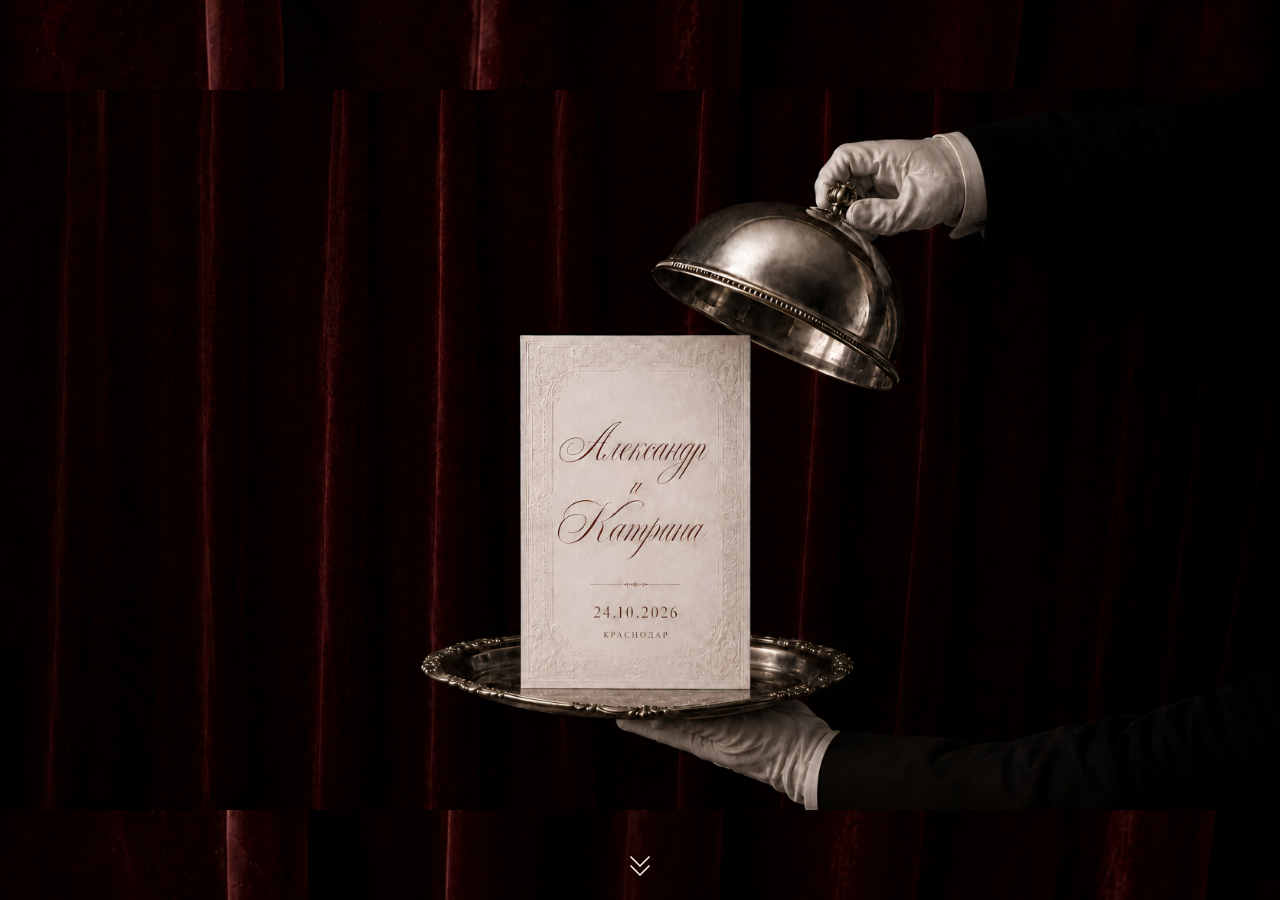
==== index.html @ ecc2c583 "Add files via upload" ====
<!doctype html>
<html lang="ru">
	<head>
		<meta charset="UTF-8" />
		<meta name="viewport" content="width=device-width, initial-scale=1" />
		<meta
			name="description"
			content="Приглашение на свадьбу Александра и Катрины. 24 октября 2026 года, Краснодар."
		/>
		<title>Александр и Катрина — 24.10.2026</title>
		<link rel="stylesheet" href="css/style.css" />
	</head>
	<body>
		<main>
			<audio
				id="wedding-music"
				src="./audio/wedding.mp3"
				loop
				preload="auto"
			></audio>
			<section class="hero" aria-labelledby="wedding-title">
				<div class="visually-hidden">
					<h1 id="wedding-title">Александр и Катрина</h1>
					<p>
						Приглашаем вас на свадьбу
						<time datetime="2026-10-24">24 октября 2026 года</time>. Краснодар.
					</p>
				</div>

				<div class="hero__composition">
					<img
						class="hero__image"
						src="images/hero-mobile.jpg"
						width="791"
						height="1363"
						alt=""
						fetchpriority="high"
					/>
				</div>

				<img
					class="hero__scroll"
					src="images/scroll-down.svg"
					width="24"
					height="28"
					alt=""
					aria-hidden="true"
				/>
			</section>
			<!-- Здесь будут следующие секции приглашения. -->
		</main>
		<script src="./js/music.js" defer></script>
	</body>
</html>
---- css/style.css ----
/* MOBILE FIRST: основные правила для телефона, desktop — в конце. */
* {
	box-sizing: border-box;
}
body {
	margin: 0;
	background: #180608;
	color: #f1e7d7;
}

.hero {
	position: relative;
	isolation: isolate;
	display: grid;
	place-items: center;
	min-height: 100vh; /* запасной вариант для старых браузеров */
	min-height: 100svh;
	padding-block: 20px 64px;
	overflow: hidden;
	background: #180608 url("../images/velvet-mobile.webp") center / cover
		no-repeat;
}

.hero__composition {
	/* Ширина ограничена экраном, высота — доступным местом над стрелкой.
     791 / 1363 — реальные пропорции PNG. Это предотвращает обрезку текста
     на коротких экранах. Боковой padding контейнеру не нужен. */
	width: 100%;
	max-width: calc((100vh - 100px) * 791 / 1363);
	max-width: calc((100svh - 100px) * 791 / 1363);
	animation: breathe 6s ease-in-out infinite;
}

.hero__image {
	display: block;
	width: 100%;
	height: auto;
}

.hero__scroll {
	position: absolute;
	bottom: max(20px, env(safe-area-inset-bottom));
	left: 50%;
	width: 24px;
	height: 28px;
	transform: translateX(-50%);
	animation: scroll-hint 2s ease-in-out infinite;
	pointer-events: none;
}

@keyframes breathe {
	0%,
	100% {
		transform: scale(1);
	}
	50% {
		transform: scale(1.1);
	}
}
@keyframes scroll-hint {
	0%,
	100% {
		transform: translate(-50%, 0);
	}
	50% {
		transform: translate(-50%, 7px);
	}
}

/* Desktop-сцена содержит надписи, а стрелка — отдельный SVG.
   contain сохраняет их целиком на экранах разных пропорций.
   Второй фон заполняет свободные области бархатом. */
@media (width >= 1024px) {
	.hero {
		padding: 0;
		background-image:
			url("../images/hero-desktop.jpg"), url("../images/velvet-mobile.jpg");
		background-size: contain, cover;
		background-position: center, center;
		background-repeat: no-repeat;
	}
	.hero__composition {
		display: none;
	}
	.hero__scroll {
		z-index: 1;
	}
}

@media (prefers-reduced-motion: reduce) {
	.hero__composition,
	.hero__scroll {
		animation: none;
	}
}

.visually-hidden {
	position: absolute;
	width: 1px;
	height: 1px;
	padding: 0;
	margin: -1px;
	overflow: hidden;
	clip-path: inset(50%);
	white-space: nowrap;
	border: 0;
}
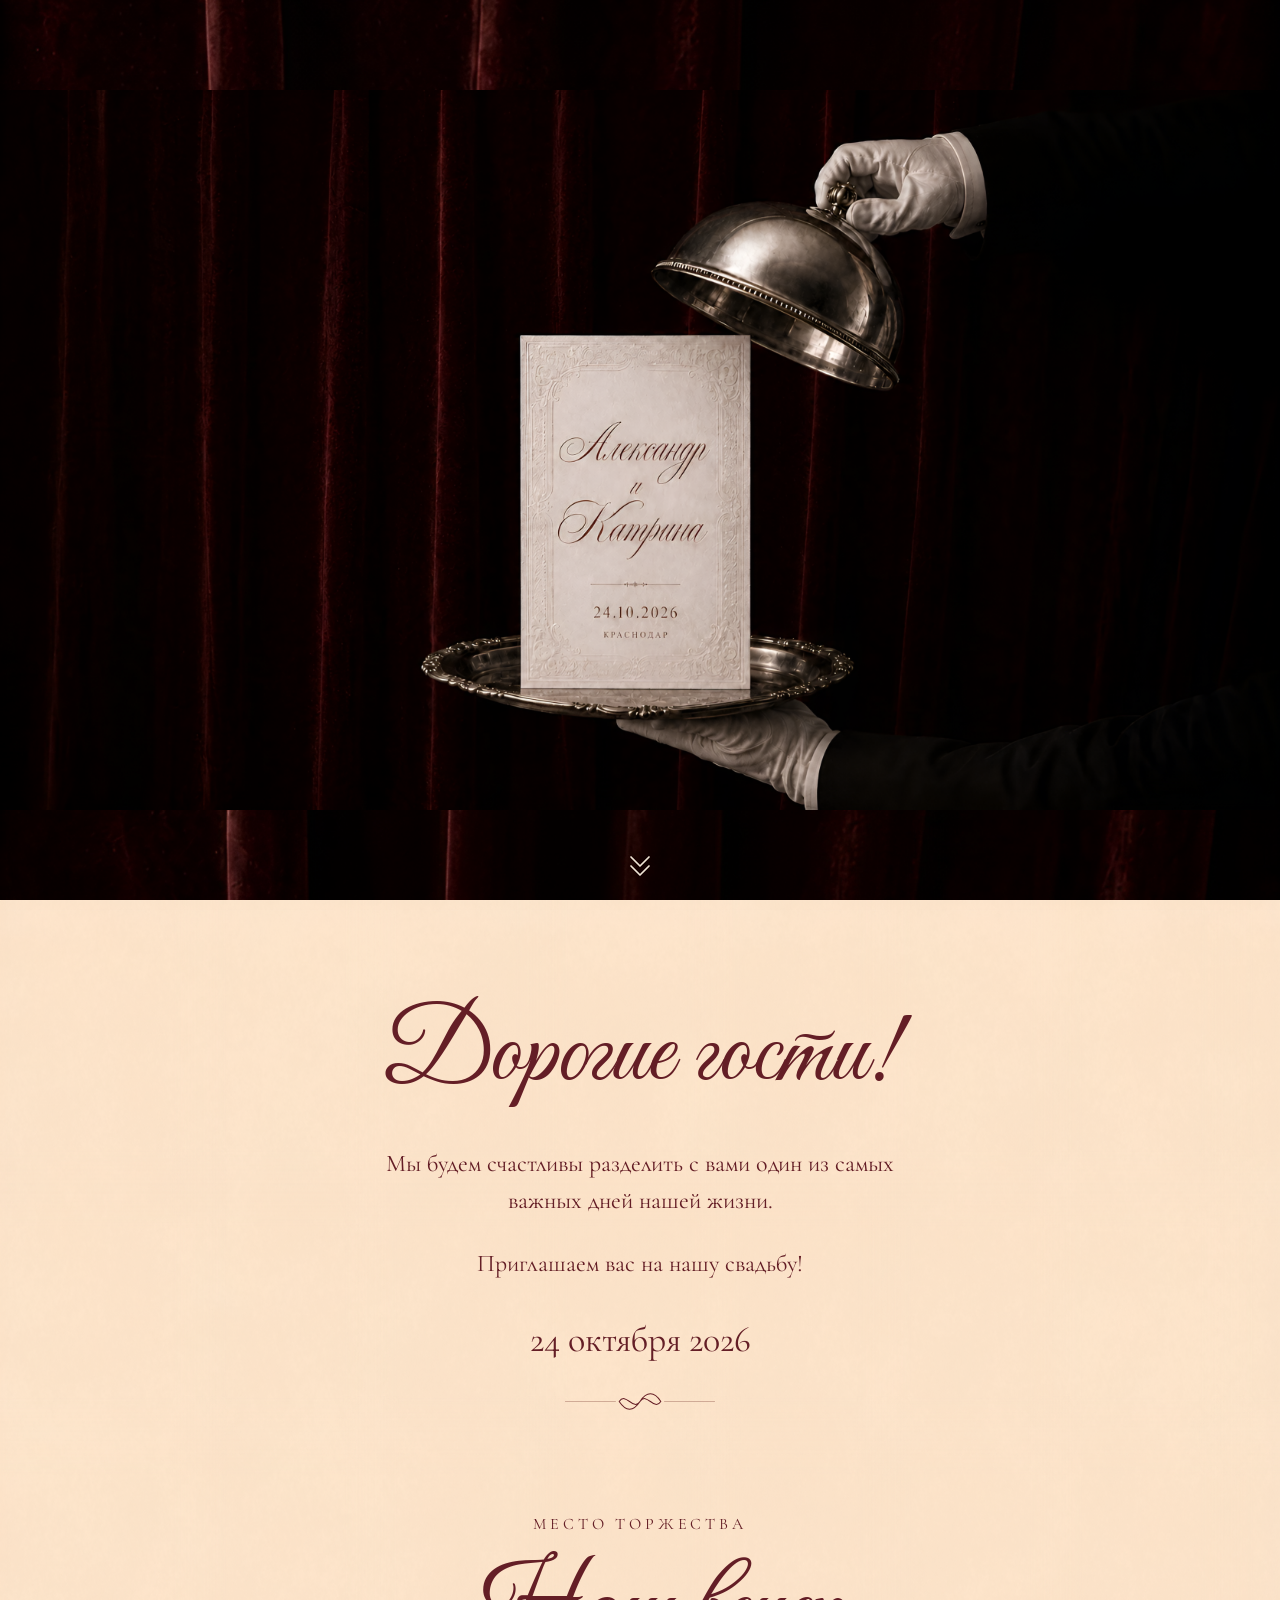
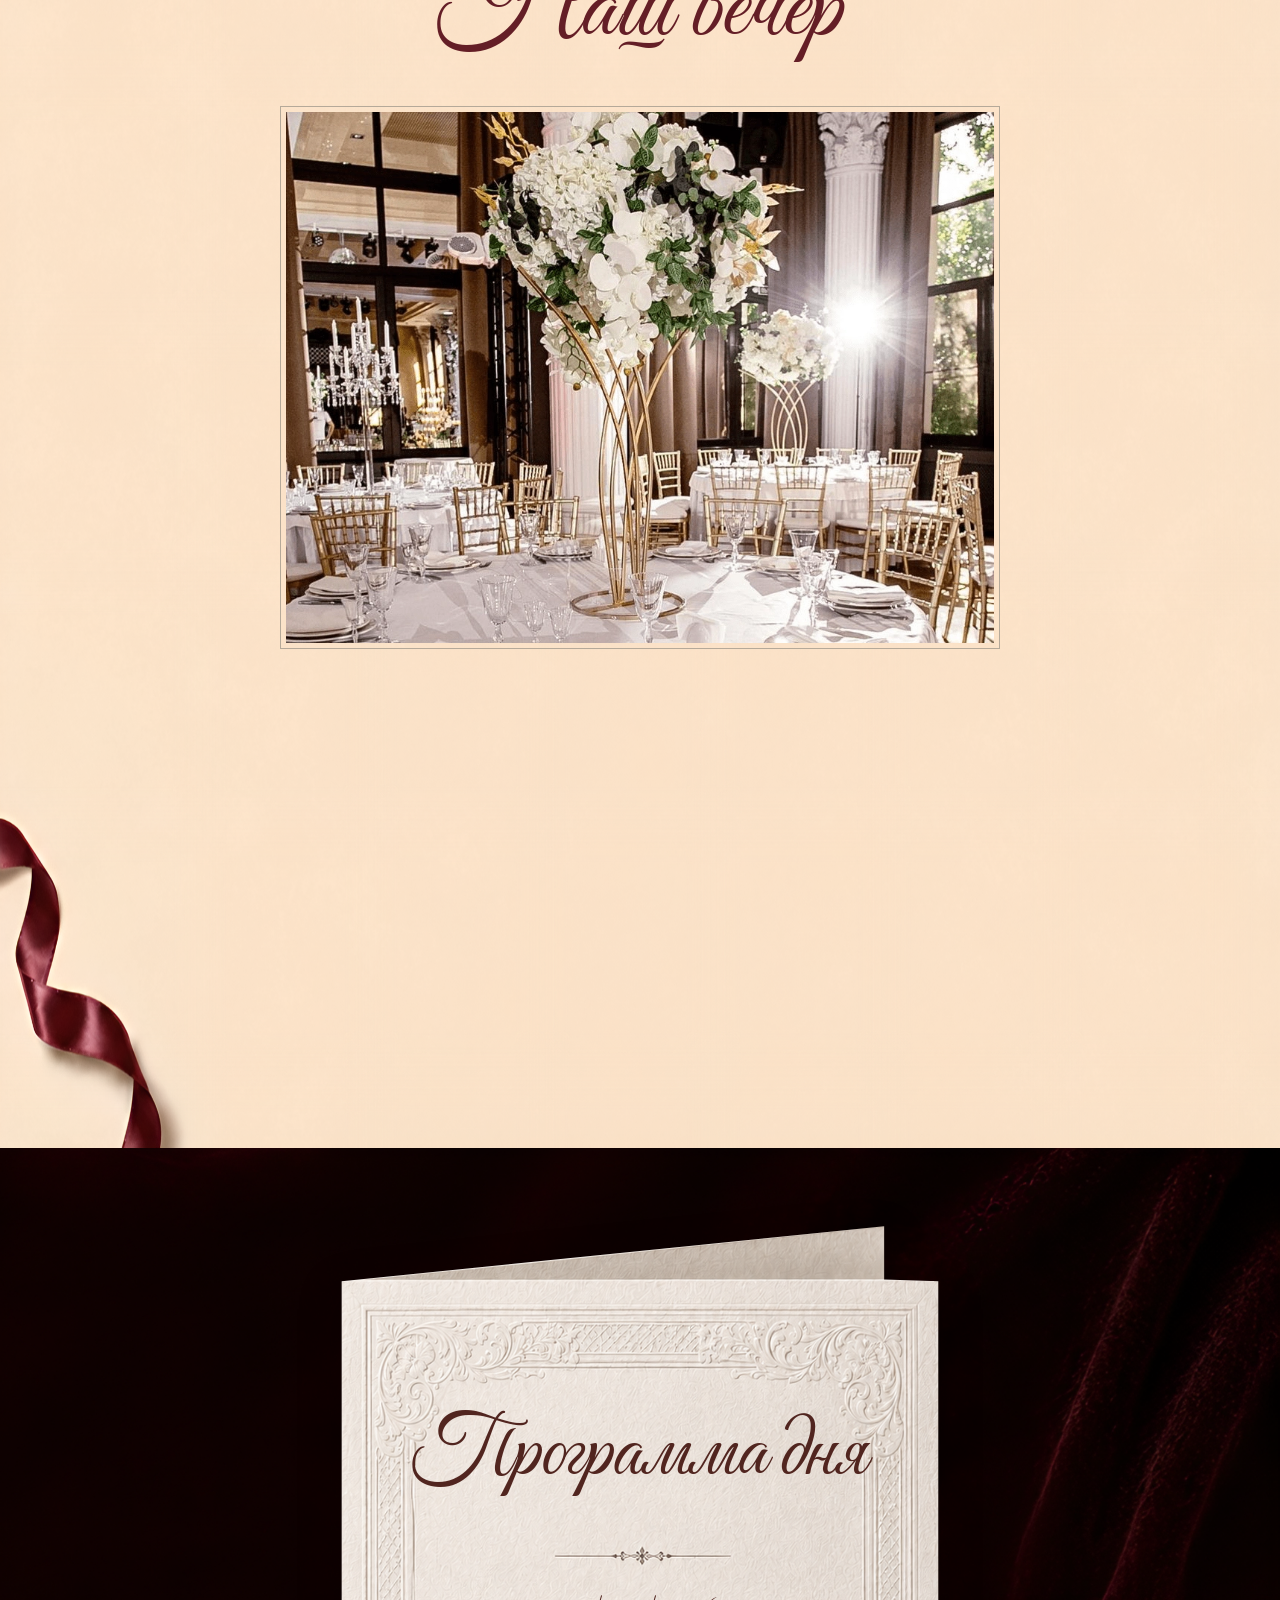
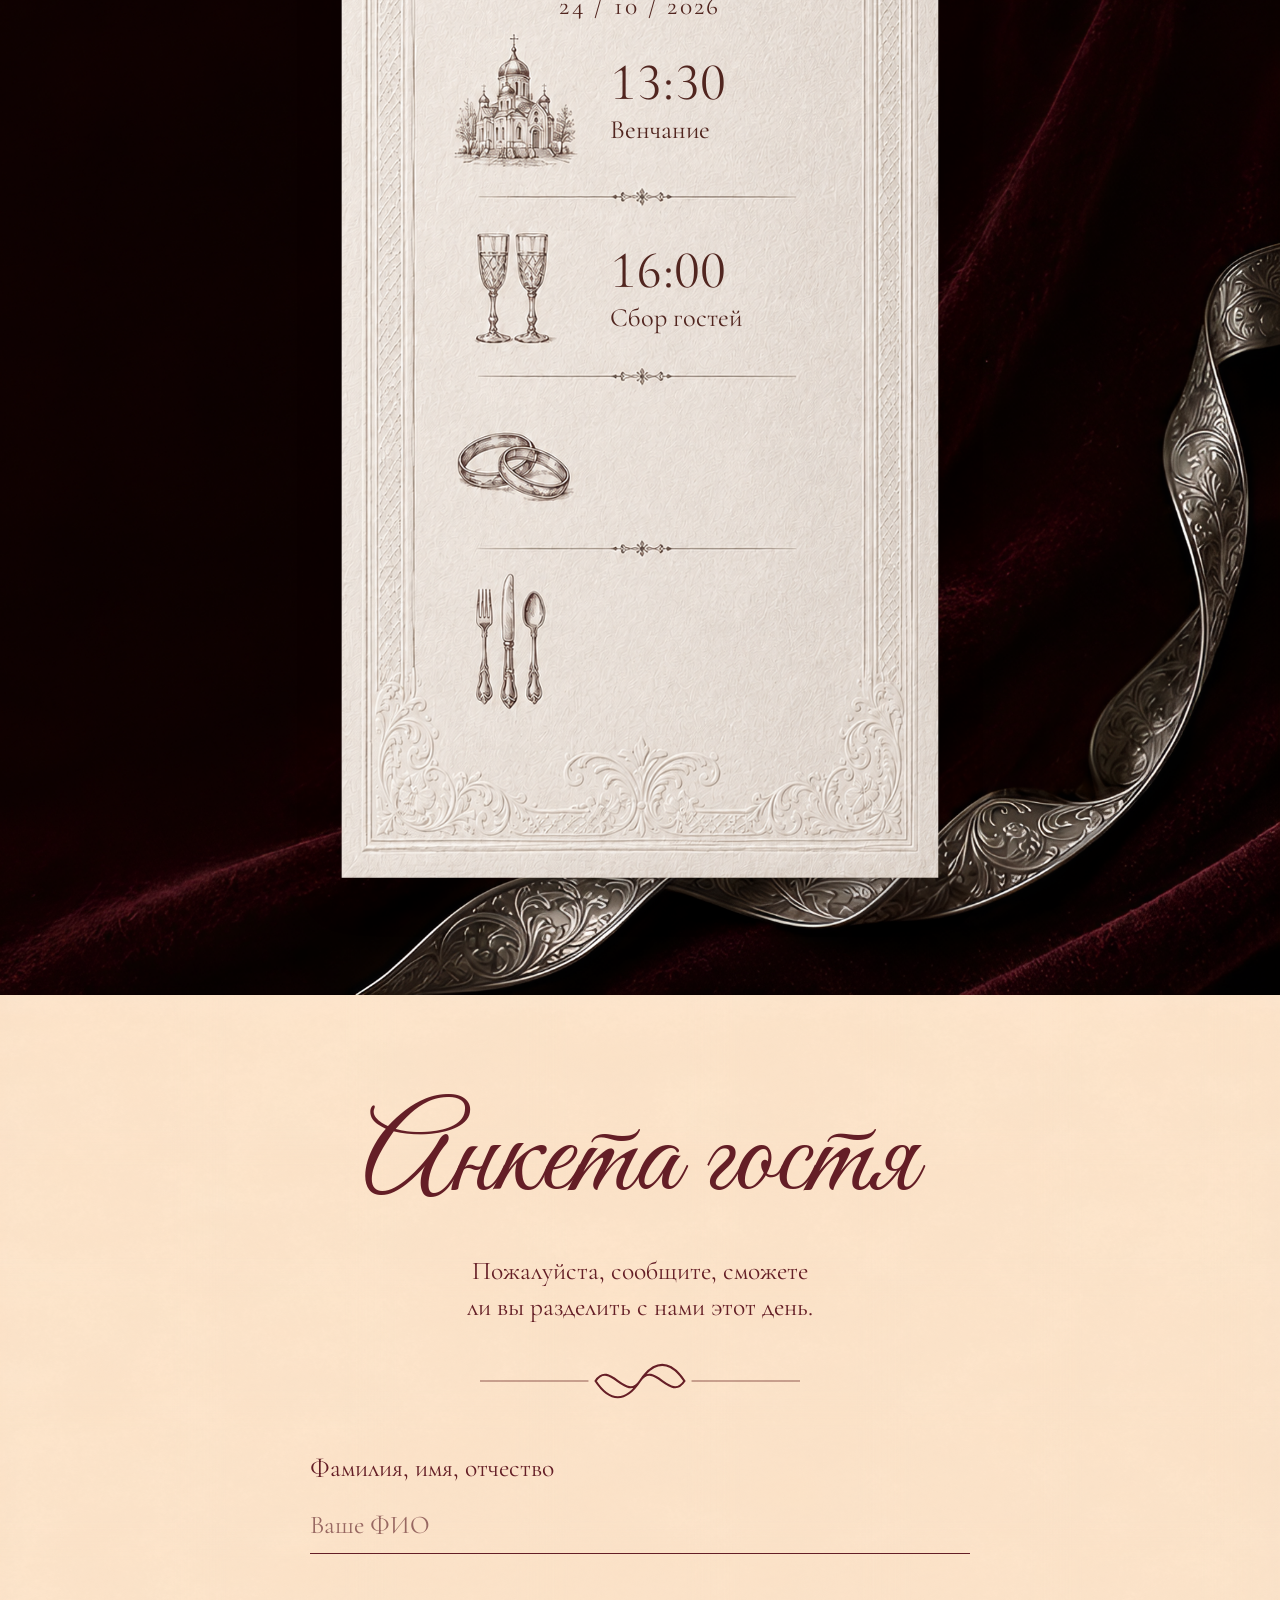
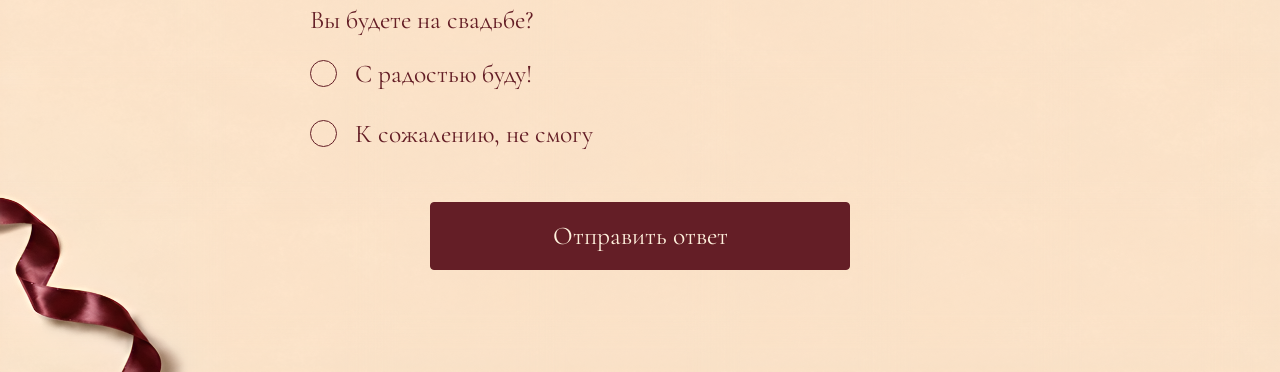
==== commit ecac5a39: "Add files via upload" ====
--- a/index.html
+++ b/index.html
@@ -8,7 +8,11 @@
 			content="Приглашение на свадьбу Александра и Катрины. 24 октября 2026 года, Краснодар."
 		/>
 		<title>Александр и Катрина — 24.10.2026</title>
-		<link rel="stylesheet" href="css/style.css" />
+		<link rel="stylesheet" href="./css/style.css" />
+		<link rel="stylesheet" href="./css/Hero.css" />
+		<link rel="stylesheet" href="./css/story.css" />
+		<link rel="stylesheet" href="./css/timing.css" />
+		<link rel="stylesheet" href="./css/rsvp.css">
 	</head>
 	<body>
 		<main>
@@ -30,7 +34,7 @@
 				<div class="hero__composition">
 					<img
 						class="hero__image"
-						src="images/hero-mobile.jpg"
+						src="./images/hero-mobile.jpg"
 						width="791"
 						height="1363"
 						alt=""
@@ -40,15 +44,230 @@
 
 				<img
 					class="hero__scroll"
-					src="images/scroll-down.svg"
+					src="./images/scroll-down.svg"
 					width="24"
 					height="28"
 					alt=""
 					aria-hidden="true"
 				/>
 			</section>
-			<!-- Здесь будут следующие секции приглашения. -->
+			<div class="w-story">
+				<section
+					class="w-story__welcome w-story__container"
+					aria-labelledby="welcome-heading"
+					data-story-reveal
+				>
+					<h2 class="w-story__script" id="welcome-heading">Дорогие гости!</h2>
+					<div class="w-story__message">
+						<p>
+							Мы будем счастливы разделить с вами один из самых важных дней
+							нашей жизни.
+						</p>
+						<p>Приглашаем вас на нашу свадьбу!</p>
+					</div>
+					<p class="w-story__date">
+						<time datetime="2026-10-24">24 октября 2026</time>
+					</p>
+					<img
+						class="w-story__ornament"
+						src="./images/ornament.svg"
+						width="180"
+						height="20"
+						alt=""
+					/>
+				</section>
+
+				<section
+					class="w-story__venue w-story__container"
+					aria-labelledby="venue-heading"
+				>
+					<header data-story-reveal>
+						<p class="w-story__eyebrow">Место торжества</p>
+						<h2 class="w-story__script" id="venue-heading">Наш вечер</h2>
+					</header>
+					<figure class="w-story__photo" data-story-reveal>
+						<img
+							src="./images/gorpark.webp"
+							width="950"
+							height="950"
+							loading="lazy"
+							decoding="async"
+							alt="Банкетный зал ресторана ГорPARK: белые колонны, высокие окна и праздничная сервировка"
+						/>
+					</figure>
+					<div class="w-story__details" data-story-reveal>
+						<p class="w-story__eyebrow">Ресторан</p>
+						<h3 class="w-story__name">ГорPARK</h3>
+						<address class="w-story__address">
+							Краснодар, ул. Постовая, 34, стр. 14
+						</address>
+						<img
+							class="w-story__ornament w-story__ornament_margin"
+							src="./images/ornament.svg"
+							width="180"
+							height="20"
+							alt=""
+						/>
+
+						<!-- Маршрут к точке ресторана в 2ГИС; работает без JavaScript. -->
+						<a
+							class="w-story__route"
+							href="https://2gis.ru/krasnodar/directions/points/%7C38.970237%2C45.013605%3B70000001018578212"
+							target="_blank"
+							rel="noopener noreferrer"
+							aria-label="Построить маршрут к ресторану ГорPARK в 2ГИС, откроется новая вкладка"
+						>
+							<span>Построить маршрут</span>
+							<img src="images/navigation.svg" width="28" height="28" alt="" />
+						</a>
+					</div>
+				</section>
+			</div>
+			<section
+				class="w-timing"
+				aria-labelledby="wedding-program-title"
+				data-wedding-timing
+			>
+				<div class="w-timing__card" data-timing-card>
+					<h2
+						class="w-timing__title"
+						id="wedding-program-title"
+						data-timing-text
+					>
+						Программа дня
+					</h2>
+
+					<p class="w-timing__date" data-timing-text>
+						<time datetime="2026-10-24" aria-label="24 октября 2026 года"
+							>24 / 10 / 2026</time
+						>
+					</p>
+
+					<ol class="w-timing__events" role="list">
+						<li class="w-timing__event">
+							<div class="w-timing__event-copy" data-timing-text>
+								<time
+									class="w-timing__time"
+									datetime="2026-10-24T13:30:00+03:00"
+									>13:30</time
+								>
+								<p class="w-timing__name">Венчание</p>
+							</div>
+						</li>
+						<li class="w-timing__event">
+							<div class="w-timing__event-copy" data-timing-text>
+								<time
+									class="w-timing__time"
+									datetime="2026-10-24T16:00:00+03:00"
+									>16:00</time
+								>
+								<p class="w-timing__name">Сбор гостей</p>
+							</div>
+						</li>
+						<li class="w-timing__event">
+							<div class="w-timing__event-copy" data-timing-text>
+								<time
+									class="w-timing__time"
+									datetime="2026-10-24T16:30:00+03:00"
+									>16:30</time
+								>
+								<p class="w-timing__name">Выездная регистрация</p>
+							</div>
+						</li>
+						<li class="w-timing__event">
+							<div class="w-timing__event-copy" data-timing-text>
+								<time
+									class="w-timing__time"
+									datetime="2026-10-24T18:00:00+03:00"
+									>18:00</time
+								>
+								<p class="w-timing__name">Начало банкета</p>
+							</div>
+						</li>
+					</ol>
+				</div>
+			</section>
+	
+			<section
+				class="w-rsvp"
+				aria-labelledby="wedding-rsvp-title"
+				data-wedding-rsvp
+			>
+				<div class="w-rsvp__container">
+					<header class="w-rsvp__header" data-rsvp-reveal>
+						<h2 class="w-rsvp__title" id="wedding-rsvp-title">Анкета гостя</h2>
+						<p class="w-rsvp__intro">
+							Пожалуйста, сообщите, сможете ли вы разделить с нами этот день.
+						</p>
+						<span class="w-rsvp__ornament" aria-hidden="true"></span>
+					</header>
+
+					<form class="w-rsvp__form" method="post" data-rsvp-form>
+						<div class="w-rsvp__field" data-rsvp-reveal>
+							<label class="w-rsvp__label" for="wedding-rsvp-name"
+								>Фамилия, имя, отчество</label
+							>
+							<input
+								class="w-rsvp__input"
+								id="wedding-rsvp-name"
+								name="full_name"
+								type="text"
+								placeholder="Ваше ФИО"
+								autocomplete="name"
+								maxlength="160"
+								required
+							/>
+						</div>
+
+						<fieldset class="w-rsvp__attendance" data-rsvp-reveal>
+							<legend class="w-rsvp__legend">Вы будете на свадьбе?</legend>
+							<div class="w-rsvp__choices">
+								<label class="w-rsvp__choice">
+									<input
+										class="w-rsvp__radio"
+										type="radio"
+										name="attendance"
+										value="yes"
+										required
+									/>
+									<span>С радостью буду!</span>
+								</label>
+								<label class="w-rsvp__choice">
+									<input
+										class="w-rsvp__radio"
+										type="radio"
+										name="attendance"
+										value="no"
+										required
+									/>
+									<span>К сожалению, не смогу</span>
+								</label>
+							</div>
+						</fieldset>
+
+						<div class="w-rsvp__actions" data-rsvp-reveal>
+							<!-- JS включает кнопку только после подключения обработчика submit. -->
+							<button class="w-rsvp__submit" type="submit" disabled>
+								Отправить ответ
+							</button>
+							<p
+								class="w-rsvp__status"
+								role="status"
+								aria-live="polite"
+								aria-atomic="true"
+								data-rsvp-status
+							></p>
+							<noscript>
+								<p class="w-rsvp__notice">
+									Отправка через форму недоступна. Пожалуйста, сообщите
+									Александру или Катрине о вашем присутствии лично.
+								</p>
+							</noscript>
+						</div>
+					</form>
+				</div>
+			</section>
 		</main>
-		<script src="./js/music.js" defer></script>
+		<script src="./js/index.js" defer></script>
 	</body>
 </html>
--- a/css/style.css
+++ b/css/style.css
@@ -6,102 +6,5 @@
 	margin: 0;
 	background: #180608;
 	color: #f1e7d7;
+	user-select: none;
 }
-
-.hero {
-	position: relative;
-	isolation: isolate;
-	display: grid;
-	place-items: center;
-	min-height: 100vh; /* запасной вариант для старых браузеров */
-	min-height: 100svh;
-	padding-block: 20px 64px;
-	overflow: hidden;
-	background: #180608 url("../images/velvet-mobile.webp") center / cover
-		no-repeat;
-}
-
-.hero__composition {
-	/* Ширина ограничена экраном, высота — доступным местом над стрелкой.
-     791 / 1363 — реальные пропорции PNG. Это предотвращает обрезку текста
-     на коротких экранах. Боковой padding контейнеру не нужен. */
-	width: 100%;
-	max-width: calc((100vh - 100px) * 791 / 1363);
-	max-width: calc((100svh - 100px) * 791 / 1363);
-	animation: breathe 6s ease-in-out infinite;
-}
-
-.hero__image {
-	display: block;
-	width: 100%;
-	height: auto;
-}
-
-.hero__scroll {
-	position: absolute;
-	bottom: max(20px, env(safe-area-inset-bottom));
-	left: 50%;
-	width: 24px;
-	height: 28px;
-	transform: translateX(-50%);
-	animation: scroll-hint 2s ease-in-out infinite;
-	pointer-events: none;
-}
-
-@keyframes breathe {
-	0%,
-	100% {
-		transform: scale(1);
-	}
-	50% {
-		transform: scale(1.1);
-	}
-}
-@keyframes scroll-hint {
-	0%,
-	100% {
-		transform: translate(-50%, 0);
-	}
-	50% {
-		transform: translate(-50%, 7px);
-	}
-}
-
-/* Desktop-сцена содержит надписи, а стрелка — отдельный SVG.
-   contain сохраняет их целиком на экранах разных пропорций.
-   Второй фон заполняет свободные области бархатом. */
-@media (width >= 1024px) {
-	.hero {
-		padding: 0;
-		background-image:
-			url("../images/hero-desktop.jpg"), url("../images/velvet-mobile.jpg");
-		background-size: contain, cover;
-		background-position: center, center;
-		background-repeat: no-repeat;
-	}
-	.hero__composition {
-		display: none;
-	}
-	.hero__scroll {
-		z-index: 1;
-	}
-}
-
-@media (prefers-reduced-motion: reduce) {
-	.hero__composition,
-	.hero__scroll {
-		animation: none;
-	}
-}
-
-.visually-hidden {
-	position: absolute;
-	width: 1px;
-	height: 1px;
-	padding: 0;
-	margin: -1px;
-	overflow: hidden;
-	clip-path: inset(50%);
-	white-space: nowrap;
-	border: 0;
-}
--- a/css/Hero.css
+++ b/css/Hero.css
@@ -0,0 +1,97 @@
+.hero {
+	position: relative;
+	isolation: isolate;
+	display: grid;
+	place-items: center;
+	min-height: 100vh; /* запасной вариант для старых браузеров */
+	min-height: 100svh;
+	padding-block: 20px 64px;
+	overflow: hidden;
+	background: #180608 url("../images/velvet-mobile.webp") center / cover
+		no-repeat;
+}
+
+.hero__composition {
+	/* Ширина ограничена экраном, высота — доступным местом над стрелкой.
+     791 / 1363 — реальные пропорции PNG. Это предотвращает обрезку текста
+     на коротких экранах. Боковой padding контейнеру не нужен. */
+	width: 100%;
+	max-width: calc((100vh - 100px) * 791 / 1363);
+	max-width: calc((100svh - 100px) * 791 / 1363);
+	animation: breathe 6s ease-in-out infinite;
+}
+
+.hero__image {
+	display: block;
+	width: 100%;
+	height: auto;
+}
+
+.hero__scroll {
+	position: absolute;
+	bottom: max(20px, env(safe-area-inset-bottom));
+	left: 50%;
+	width: 24px;
+	height: 28px;
+	transform: translateX(-50%);
+	animation: scroll-hint 2s ease-in-out infinite;
+	pointer-events: none;
+}
+
+@keyframes breathe {
+	0%,
+	100% {
+		transform: scale(1);
+	}
+	50% {
+		transform: scale(1.1);
+	}
+}
+@keyframes scroll-hint {
+	0%,
+	100% {
+		transform: translate(-50%, 0);
+	}
+	50% {
+		transform: translate(-50%, 7px);
+	}
+}
+
+/* Desktop-сцена содержит надписи, а стрелка — отдельный SVG.
+   contain сохраняет их целиком на экранах разных пропорций.
+   Второй фон заполняет свободные области бархатом. */
+@media (width >= 1030px) {
+	.hero {
+		padding: 0;
+		background-image:
+			url("../images/hero-desktop.jpg"), url("../images/velvet-mobile.jpg");
+		background-size: contain, cover;
+		background-position: center, center;
+		background-repeat: no-repeat;
+	}
+	.hero__composition {
+		display: none;
+	}
+	.hero__scroll {
+		z-index: 1;
+	}
+}
+
+@media (prefers-reduced-motion: reduce) {
+	.hero__composition,
+	.hero__scroll {
+		animation: none;
+	}
+}
+
+.visually-hidden {
+	position: absolute;
+	width: 1px;
+	height: 1px;
+	padding: 0;
+	margin: -1px;
+	overflow: hidden;
+	clip-path: inset(50%);
+	white-space: nowrap;
+	border: 0;
+}
--- a/css/story.css
+++ b/css/story.css
@@ -0,0 +1,199 @@
+@font-face {
+	font-family: "Story Script";
+	src: url("../fonts/GreatVibes-Regular.woff") format("woff");
+	font-weight: 400;
+	font-style: normal;
+	font-display: swap;
+}
+@font-face {
+	font-family: "Story Serif";
+	src: url("../fonts/CormorantGaramond-Regular.woff") format("woff");
+	font-weight: 400;
+	font-style: normal;
+	font-display: swap;
+}
+/* Все правила ограничены .w-story: hero, музыка и другие секции не затрагиваются. */
+.w-story,
+.w-story * {
+	box-sizing: border-box;
+}
+.w-story {
+	--story-wine: #641e26;
+	position: relative;
+	padding: clamp(60px, 7vw, 110px) 20px clamp(100px, 10vw, 160px);
+	color: var(--story-wine);
+	background: #f8e8d0 url("../images/cream-background.png") center / 100% 100%
+		no-repeat;
+	font:
+		400 1.25rem/1.55 "Story Serif",
+		Georgia,
+		serif;
+	text-align: center;
+}
+.w-story__container {
+	width: 100%;
+	max-width: 720px;
+	margin-inline: auto;
+}
+.w-story h2,
+.w-story h3,
+.w-story p,
+.w-story figure {
+	margin: 0;
+}
+.w-story .w-story__script {
+	font:
+		400 clamp(3rem, 8vw, 6.5rem)/1.3 "Story Script",
+		cursive;
+	text-wrap: balance;
+}
+.w-story__message {
+	max-width: 510px;
+	margin: 22px auto 0;
+	text-wrap: pretty;
+}
+.w-story__message p + p {
+	margin-top: 26px;
+}
+.w-story .w-story__date {
+	margin-top: 34px;
+	font-size: clamp(1.7rem, 4vw, 2.25rem);
+	line-height: 1.35;
+}
+.w-story__ornament {
+	display: block;
+	width: 150px;
+	height: auto;
+	margin: 28px auto 0;
+}
+
+.w-story__ornament_margin {
+  margin-bottom: 30px;
+}
+.w-story__venue {
+	margin-top: clamp(64px, 8vw, 105px);
+}
+.w-story__eyebrow {
+	font-size: 0.875rem;
+	letter-spacing: 0.24em;
+	text-transform: uppercase;
+}
+.w-story__venue .w-story__script {
+	margin-top: 8px;
+}
+.w-story .w-story__photo {
+	margin-top: 28px;
+	padding: 5px;
+	border: 1px solid #b5a999;
+}
+.w-story__photo > img {
+	display: block;
+	width: 100%;
+	height: auto;
+	aspect-ratio: 1 / 1;
+	object-fit: cover;
+}
+.w-story__details {
+	margin-top: 30px;
+}
+.w-story .w-story__name {
+	margin-top: 6px;
+	font:
+		400 clamp(3.5rem, 10vw, 5.5rem)/1.2 "Story Serif",
+		Georgia,
+		serif;
+}
+.w-story__address {
+	margin-top: 14px;
+	font-style: normal;
+	font-size: 1.125rem;
+	text-wrap: balance;
+}
+.w-story__details .w-story__ornament {
+	margin-top: 24px;
+	width: 120px;
+}
+.w-story .w-story__time {
+	margin-top: 20px;
+	font-size: 1.375rem;
+}
+.w-story__route {
+	display: inline-flex;
+	align-items: center;
+	justify-content: center;
+	gap: 22px;
+	margin-top: 24px;
+	padding: 16px 24px;
+	min-height: 56px;
+	max-width: 100%;
+	color: #fff4e4;
+	background: #641e26;
+	border: 1px solid #641e26;
+	border-radius: 5px;
+	font: inherit;
+	font-size: 1.125rem;
+	text-decoration: none;
+	transition:
+		background-color 0.2s ease,
+		transform 0.2s ease;
+}
+.w-story__route img {
+	flex-shrink: 0;
+}
+.w-story__route:focus-visible {
+	outline: 3px solid #641e26;
+	outline-offset: 5px;
+}
+@media (hover: hover) {
+	.w-story__route:hover {
+		background: #44151b;
+		transform: translateY(-2px);
+	}
+}
+/* На desktop остаётся та же одна колонка, без перестановок элементов. */
+@media (min-width: 768px) {
+	.w-story {
+		font-size: 1.5rem;
+	}
+	.w-story__eyebrow {
+		font-size: 1rem;
+	}
+	.w-story__photo > img {
+		aspect-ratio: 4 / 3;
+	}
+	.w-story__address {
+		font-size: 1.25rem;
+	}
+	.w-story .w-story__time {
+		font-size: 1.625rem;
+	}
+	.w-story__route {
+		font-size: 1.375rem;
+		padding-inline: 32px;
+	}
+}
+/* JS добавляет этот класс только после создания наблюдателя. */
+.w-story .story-reveal-pending {
+	opacity: 0;
+	transform: translateY(20px);
+	transition:
+		opacity 0.8s ease,
+		transform 0.8s ease;
+}
+.w-story .story-reveal-pending.is-visible {
+	opacity: 1;
+	transform: none;
+}
+@media (prefers-reduced-motion: reduce) {
+	.w-story .story-reveal-pending {
+		opacity: 1;
+		transform: none;
+		transition: none;
+	}
+	.w-story__route {
+		transition: none;
+	}
+	.w-story__route:hover {
+		transform: none;
+	}
+}
--- a/css/timing.css
+++ b/css/timing.css
@@ -0,0 +1,241 @@
+@font-face {
+	font-family: "Wedding Timing Script";
+	src: url("../fonts/GreatVibes-Regular.woff") format("woff");
+	font-weight: 400;
+	font-style: normal;
+	font-display: swap;
+}
+
+@font-face {
+	font-family: "Wedding Timing Serif";
+	src: url("../fonts/CormorantGaramond-Regular.woff") format("woff");
+	font-weight: 400;
+	font-style: normal;
+	font-display: swap;
+}
+
+/* Стили ограничены .w-timing. Подключайте файл после основных стилей. */
+.w-timing,
+.w-timing * {
+	box-sizing: border-box;
+}
+
+.w-timing {
+	--timing-ink: #51251f;
+	--timing-card-duration: 1100ms;
+	--timing-text-duration: 950ms;
+	position: relative;
+	isolation: isolate;
+	overflow: hidden;
+	overflow: clip;
+	width: 100%;
+	margin: 0;
+	padding: clamp(36px, 6vw, 90px) 12px clamp(64px, 9vw, 132px);
+	background: #21080d url("../images/timing-velvet.png") right bottom / cover
+		no-repeat;
+	color: var(--timing-ink);
+	font:
+		400 1.125rem/1.25 "Wedding Timing Serif",
+		Georgia,
+		serif;
+}
+
+.w-timing .w-timing__card {
+	position: relative;
+	isolation: isolate;
+	width: min(100%, 37.5rem);
+	margin: 0 auto;
+	aspect-ratio: 720 / 1506;
+	min-height: 46rem;
+	filter: drop-shadow(0 14px 20px rgb(0 0 0 / 25%));
+}
+
+/* Светлая подложка сохраняет читаемость при недоступном изображении. */
+.w-timing__card::before {
+	content: "";
+	position: absolute;
+	z-index: -2;
+	inset: 4.5% 1% 1%;
+	background: #eee4d6;
+}
+
+/* Точное кадрирование исходного декора без окружающего фона.
+   Рамка относится только к изображению: текст свободно масштабируется. */
+.w-timing__card::after {
+	content: "";
+	position: absolute;
+	z-index: -1;
+	pointer-events: none;
+	left: -11.527778%;
+	top: -4.116866%;
+	width: 123.194444%;
+	height: 117.795485%;
+	background: url("../images/timing-card.png") 0 0 / 100% 100% no-repeat;
+	clip-path: polygon(
+		9.583% 7.328%,
+		82.976% 3.608%,
+		82.976% 7.215%,
+		90.304% 7.328%,
+		90.304% 88.275%,
+		9.583% 88.275%
+	);
+}
+
+.w-timing .w-timing__title,
+.w-timing .w-timing__date,
+.w-timing .w-timing__name {
+	margin: 0;
+	padding: 0;
+	color: inherit;
+	font-weight: 400;
+}
+
+.w-timing .w-timing__title {
+	position: absolute;
+	top: 14%;
+	left: 10%;
+	width: 80%;
+	font-family: "Wedding Timing Script", "Wedding Timing Serif", cursive;
+	font-size: clamp(1.65rem, 12.4vw, 5.25rem);
+	line-height: 1.3;
+	text-align: center;
+	text-wrap: balance;
+}
+
+.w-timing .w-timing__date {
+	position: absolute;
+	top: 29%;
+	left: 12%;
+	width: 76%;
+	font-size: clamp(1rem, 4.5vw, 1.6rem);
+	line-height: 1.4;
+	letter-spacing: 0.09em;
+	text-align: center;
+}
+
+/* Иконки и разделители входят в декор; все надписи — отдельные HTML-элементы. */
+.w-timing .w-timing__events {
+	position: absolute;
+	inset: 0;
+	padding: 0;
+	margin: 0;
+	list-style: none;
+	text-align: left;
+}
+
+.w-timing .w-timing__event {
+	position: absolute;
+	left: 45%;
+	width: 43%;
+	display: flex;
+	align-items: center;
+	min-width: 0;
+	padding: 0;
+	margin: 0;
+	transform: translateY(-50%);
+}
+
+.w-timing .w-timing__event:nth-child(1) {
+	top: 37.882%;
+}
+.w-timing .w-timing__event:nth-child(2) {
+	top: 52.888%;
+}
+.w-timing .w-timing__event:nth-child(3) {
+	top: 67.231%;
+}
+.w-timing .w-timing__event:nth-child(4) {
+	top: 80.976%;
+}
+
+.w-timing .w-timing__event-copy {
+	width: 100%;
+}
+
+.w-timing .w-timing__time {
+	display: block;
+	font-size: clamp(2rem, 9vw, 3.3rem);
+	line-height: 1.05;
+	font-variant-numeric: lining-nums tabular-nums;
+	letter-spacing: 0.005em;
+}
+
+.w-timing .w-timing__name {
+	margin-top: 0.2em;
+	font-size: clamp(1rem, 4.3vw, 1.65rem);
+	line-height: 1.12;
+	text-wrap: balance;
+	overflow-wrap: anywhere;
+	hyphens: auto;
+}
+
+/* Скрытие включается только после успешной инициализации JS. */
+.w-timing.wt-motion-ready .w-timing__card {
+	opacity: 0;
+	transform: translateY(24px) scale(0.988);
+	transition:
+		opacity var(--timing-card-duration) ease,
+		transform var(--timing-card-duration) cubic-bezier(0.22, 1, 0.36, 1);
+}
+
+.w-timing.wt-motion-ready .w-timing__card.wt-card-visible {
+	opacity: 1;
+	transform: none;
+}
+
+.w-timing.wt-motion-ready [data-timing-text] {
+	opacity: 0;
+	transform: translateY(7px);
+	transition:
+		opacity var(--timing-text-duration) ease,
+		transform var(--timing-text-duration) cubic-bezier(0.22, 1, 0.36, 1);
+	transition-delay: var(--timing-text-delay, 0ms);
+}
+
+.w-timing.wt-motion-ready [data-timing-text].wt-text-visible {
+	opacity: 1;
+	transform: none;
+}
+
+@media (min-width: 768px) {
+	.w-timing {
+		padding-inline: 40px;
+		background-position: right bottom;
+	}
+}
+
+/* На телефоне оставляем больше видимого бархата и серебряной ленты.
+   Уменьшаем всю композицию пропорционально; scale независим от transform
+   в анимации появления. Высота секции сохраняет пространство для декора. */
+@media screen and (max-width: 767px) {
+	.w-timing .w-timing__card {
+		scale: 0.88;
+		transform-origin: center;
+	}
+}
+
+@media (prefers-reduced-motion: reduce) {
+	.w-timing.wt-motion-ready .w-timing__card,
+	.w-timing.wt-motion-ready [data-timing-text] {
+		opacity: 1;
+		transform: none;
+		transition: none;
+	}
+}
+
+@media print {
+	.w-timing {
+		padding: 0;
+		background: white;
+		color: #251b19;
+	}
+	.w-timing .w-timing__card {
+		filter: none;
+	}
+	.w-timing.wt-motion-ready .w-timing__card,
+	.w-timing.wt-motion-ready [data-timing-text] {
+		opacity: 1;
+		transform: none;
+		transition: none;
+	}
+}
--- a/css/rsvp.css
+++ b/css/rsvp.css
@@ -0,0 +1,337 @@
+@font-face {
+	font-family: "Wedding RSVP Script";
+	src: url("../fonts/GreatVibes-Regular.woff") format("woff");
+	font-style: normal;
+	font-weight: 400;
+	font-display: swap;
+}
+
+@font-face {
+	font-family: "Wedding RSVP Serif";
+	src: url("../fonts/CormorantGaramond-Regular.woff") format("woff");
+	font-style: normal;
+	font-weight: 400;
+	font-display: swap;
+}
+
+/* Подключите после основных стилей сайта. Все правила ограничены .w-rsvp. */
+.w-rsvp,
+.w-rsvp * {
+	box-sizing: border-box;
+}
+
+.w-rsvp {
+	--rsvp-wine: #641e26;
+	--rsvp-duration: 900ms;
+	position: relative;
+	width: 100%;
+	padding: clamp(52px, 7vw, 104px) 24px clamp(78px, 8vw, 120px);
+	margin: 0;
+	color: var(--rsvp-wine);
+	background: #f8e8d0 url("../images/cream-background.png") center / 100% 100%
+		no-repeat;
+	font:
+		400 1.25rem/1.4 "Wedding RSVP Serif",
+		Georgia,
+		serif;
+}
+
+.w-rsvp .w-rsvp__container {
+	width: 100%;
+	max-width: 50rem;
+	margin-inline: auto;
+}
+
+.w-rsvp .w-rsvp__header {
+	text-align: center;
+}
+
+.w-rsvp .w-rsvp__title,
+.w-rsvp .w-rsvp__intro,
+.w-rsvp .w-rsvp__status,
+.w-rsvp .w-rsvp__notice {
+	padding: 0;
+	margin: 0;
+	color: inherit;
+	font-weight: 400;
+}
+
+.w-rsvp .w-rsvp__title {
+	font-family: "Wedding RSVP Script", "Wedding RSVP Serif", cursive;
+	font-size: clamp(3.1rem, 17.5vw, 7.75rem);
+	line-height: 1.25;
+	text-wrap: balance;
+}
+
+.w-rsvp .w-rsvp__intro {
+	max-width: 33rem;
+	margin: 14px auto 0;
+	font-size: clamp(1.25rem, 2vw, 1.75rem);
+	line-height: 1.4;
+	text-wrap: balance;
+}
+
+.w-rsvp .w-rsvp__ornament {
+	display: block;
+	width: clamp(180px, 54vw, 320px);
+	aspect-ratio: 9 / 1;
+	margin: clamp(26px, 3vw, 40px) auto 0;
+	background: url("../images/ornament.svg") center / contain no-repeat;
+}
+
+.w-rsvp .w-rsvp__form {
+	display: block;
+	width: 100%;
+	max-width: 41.25rem;
+	padding: 0;
+	margin: clamp(34px, 4vw, 56px) auto 0;
+	border: 0;
+	background: transparent;
+	color: inherit;
+	text-align: left;
+}
+
+.w-rsvp .w-rsvp__label,
+.w-rsvp .w-rsvp__legend {
+	display: block;
+	padding: 0;
+	color: inherit;
+	font: inherit;
+	font-size: clamp(1.25rem, 2vw, 1.625rem);
+	line-height: 1.4;
+}
+
+.w-rsvp .w-rsvp__input {
+	appearance: none;
+	display: block;
+	width: 100%;
+	min-width: 0;
+	min-height: 54px;
+	margin: 12px 0 0;
+	padding: 10px 0 12px;
+	border: 0;
+	border-bottom: 1px solid var(--rsvp-wine);
+	border-radius: 0;
+	box-shadow: none;
+	background: transparent;
+	color: var(--rsvp-wine);
+	font: inherit;
+	font-size: clamp(1.375rem, 2vw, 1.75rem);
+	line-height: 1.3;
+	transition: border-color 180ms ease;
+}
+
+.w-rsvp .w-rsvp__input::placeholder {
+	color: #976761;
+	opacity: 1;
+}
+
+.w-rsvp .w-rsvp__input:focus {
+	border-bottom-width: 2px;
+}
+
+.w-rsvp .w-rsvp__attendance {
+	display: block;
+	min-width: 0;
+	padding: 0;
+	margin: clamp(32px, 4vw, 48px) 0 0;
+	border: 0;
+}
+
+.w-rsvp .w-rsvp__choices {
+	display: grid;
+	gap: 8px;
+	margin-top: 12px;
+}
+
+.w-rsvp .w-rsvp__choice {
+	display: flex;
+	align-items: center;
+	gap: 14px;
+	width: fit-content;
+	max-width: 100%;
+	min-height: 44px;
+	margin: 0;
+	padding: 4px 0;
+	color: inherit;
+	font-size: clamp(1.25rem, 2vw, 1.625rem);
+	line-height: 1.35;
+	cursor: pointer;
+}
+
+.w-rsvp .w-rsvp__choice span {
+	min-width: 0;
+	overflow-wrap: break-word;
+}
+
+.w-rsvp .w-rsvp__radio {
+	appearance: none;
+	flex: 0 0 auto;
+	display: grid;
+	place-content: center;
+	width: 23px;
+	height: 23px;
+	padding: 0;
+	margin: 0;
+	border: 1.3px solid currentColor;
+	border-radius: 50%;
+	background: transparent;
+	color: var(--rsvp-wine);
+	cursor: pointer;
+}
+
+.w-rsvp .w-rsvp__radio::before {
+	content: "";
+	width: 11px;
+	height: 11px;
+	border-radius: 50%;
+	background: currentColor;
+	transform: scale(0);
+	transition: transform 160ms ease;
+}
+
+.w-rsvp .w-rsvp__radio:checked::before {
+	transform: scale(1);
+}
+
+.w-rsvp .w-rsvp__actions {
+	margin-top: clamp(28px, 4vw, 44px);
+}
+
+.w-rsvp .w-rsvp__submit {
+	appearance: none;
+	display: block;
+	width: 100%;
+	max-width: 26.25rem;
+	min-height: 58px;
+	margin: 0 auto;
+	padding: 15px 22px;
+	border: 1px solid var(--rsvp-wine);
+	border-radius: 4px;
+	box-shadow: none;
+	background: var(--rsvp-wine);
+	color: #fff1dd;
+	font: inherit;
+	font-size: clamp(1.375rem, 2vw, 1.75rem);
+	line-height: 1.3;
+	text-align: center;
+	cursor: pointer;
+	transition: background-color 180ms ease;
+}
+
+.w-rsvp .w-rsvp__submit:disabled {
+	opacity: 0.65;
+	cursor: not-allowed;
+}
+
+.w-rsvp .w-rsvp__form[aria-busy="true"] .w-rsvp__submit {
+	cursor: progress;
+}
+
+.w-rsvp .w-rsvp__input:focus-visible,
+.w-rsvp .w-rsvp__radio:focus-visible,
+.w-rsvp .w-rsvp__submit:focus-visible {
+	outline: 2px solid var(--rsvp-wine);
+	outline-offset: 5px;
+}
+
+.w-rsvp .w-rsvp__status,
+.w-rsvp .w-rsvp__notice {
+	margin-top: 20px;
+	font-size: 1.0625rem;
+	line-height: 1.45;
+	text-align: center;
+	text-wrap: pretty;
+}
+
+.w-rsvp .w-rsvp__status:empty {
+	display: none;
+}
+
+@media (hover: hover) {
+	.w-rsvp .w-rsvp__submit:hover:not(:disabled) {
+		background: #48151b;
+	}
+}
+
+@media (min-width: 768px) {
+	.w-rsvp {
+		padding-inline: 40px;
+	}
+	.w-rsvp .w-rsvp__choices {
+		gap: 12px;
+	}
+	.w-rsvp .w-rsvp__choice {
+		min-height: 48px;
+		gap: 18px;
+	}
+	.w-rsvp .w-rsvp__radio {
+		width: 27px;
+		height: 27px;
+	}
+	.w-rsvp .w-rsvp__radio::before {
+		width: 13px;
+		height: 13px;
+	}
+	.w-rsvp .w-rsvp__submit {
+		min-height: 68px;
+	}
+}
+
+/* JS включает скрытие только после создания наблюдателя. */
+.w-rsvp.wr-motion-ready [data-rsvp-reveal] {
+	opacity: 0;
+	transform: translateY(14px);
+	transition:
+		opacity var(--rsvp-duration) ease,
+		transform var(--rsvp-duration) cubic-bezier(0.22, 1, 0.36, 1);
+	transition-delay: var(--rsvp-reveal-delay, 0ms);
+}
+
+.w-rsvp.wr-motion-ready [data-rsvp-reveal].wr-is-visible,
+.w-rsvp.wr-motion-ready [data-rsvp-reveal]:focus-within {
+	opacity: 1;
+	transform: none;
+}
+
+.w-rsvp.wr-motion-ready [data-rsvp-reveal]:focus-within {
+	transition-delay: 0ms;
+}
+
+@media (prefers-reduced-motion: reduce) {
+	.w-rsvp.wr-motion-ready [data-rsvp-reveal] {
+		opacity: 1;
+		transform: none;
+		transition: none;
+	}
+	.w-rsvp .w-rsvp__radio::before,
+	.w-rsvp .w-rsvp__input,
+	.w-rsvp .w-rsvp__submit {
+		transition: none;
+	}
+}
+
+@media (forced-colors: active) {
+	.w-rsvp .w-rsvp__radio {
+		appearance: auto;
+	}
+	.w-rsvp .w-rsvp__radio::before {
+		display: none;
+	}
+}
+
+@media print {
+	.w-rsvp {
+		padding: 20px;
+		background: white;
+	}
+	.w-rsvp.wr-motion-ready [data-rsvp-reveal] {
+		opacity: 1;
+		transform: none;
+		transition: none;
+	}
+}
+
+.rspv-letter {
+	font-family: "Cormorant Garamond", serif;
+}
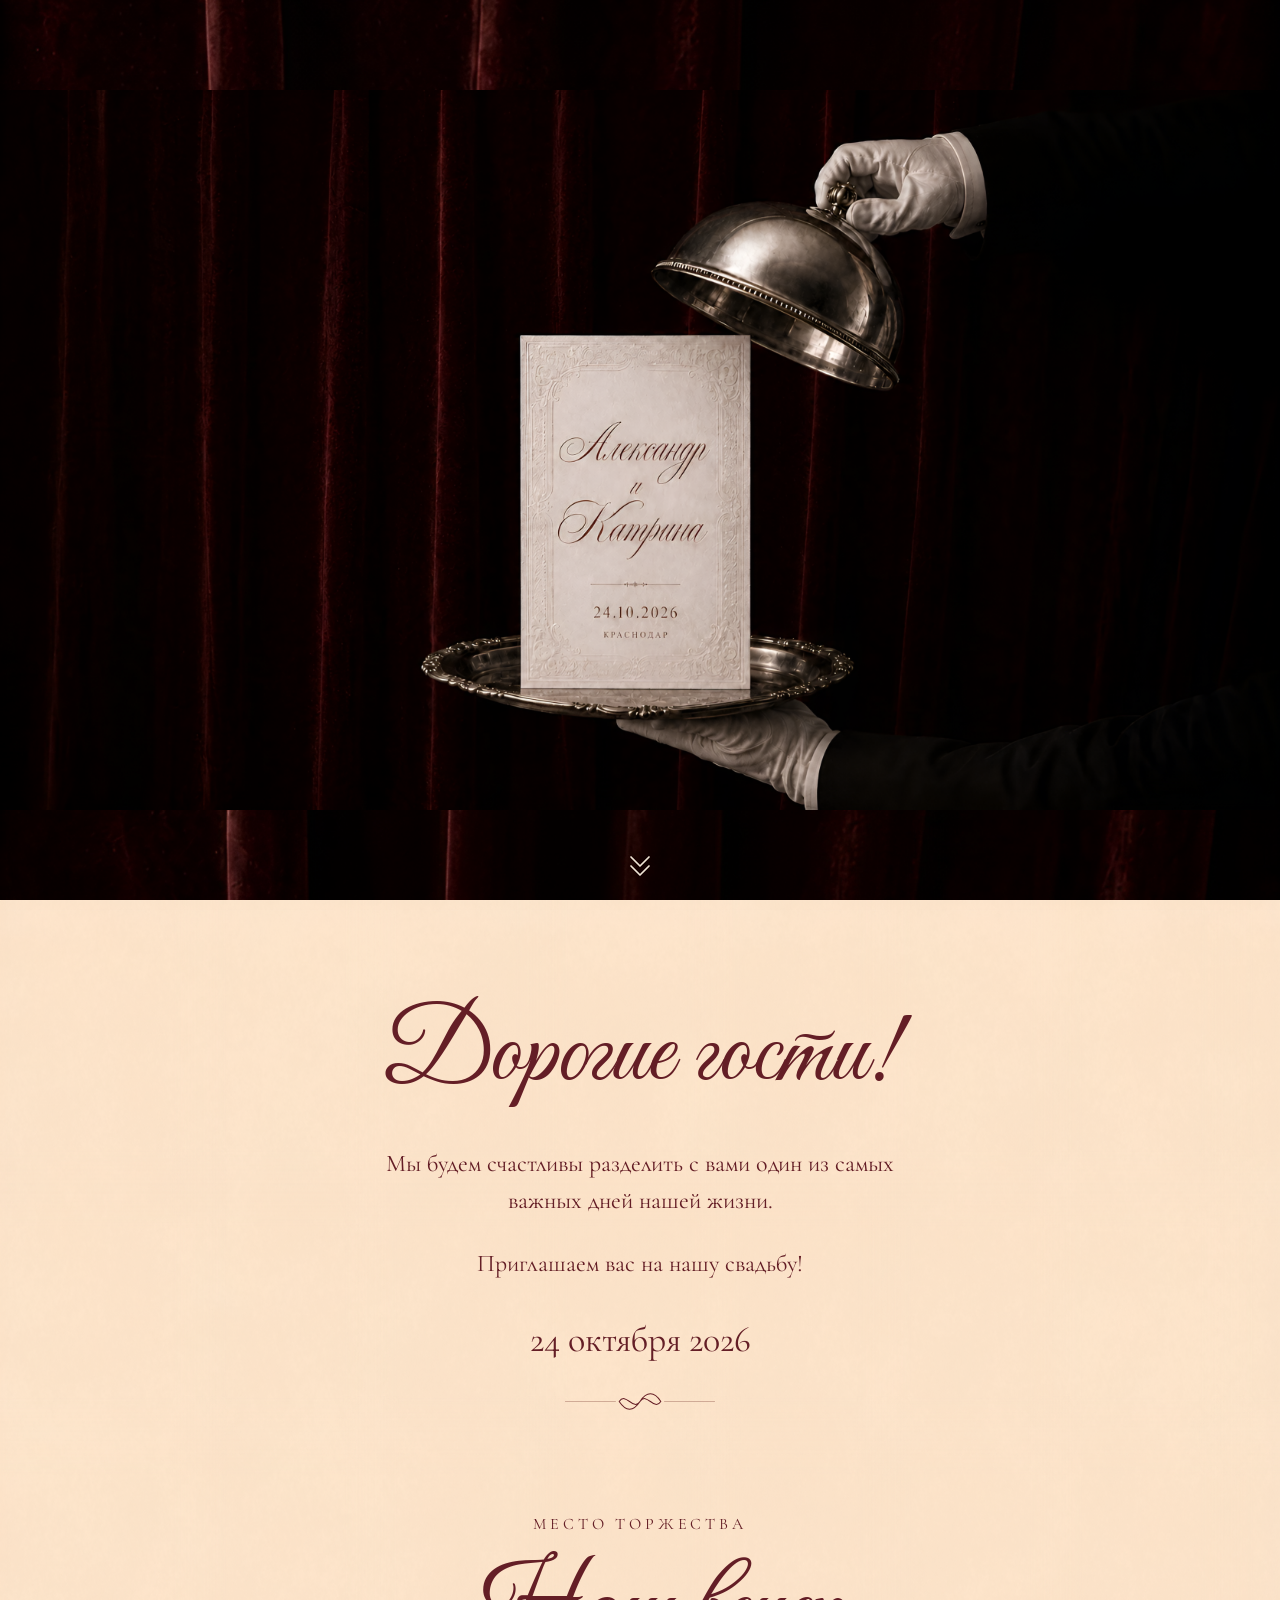
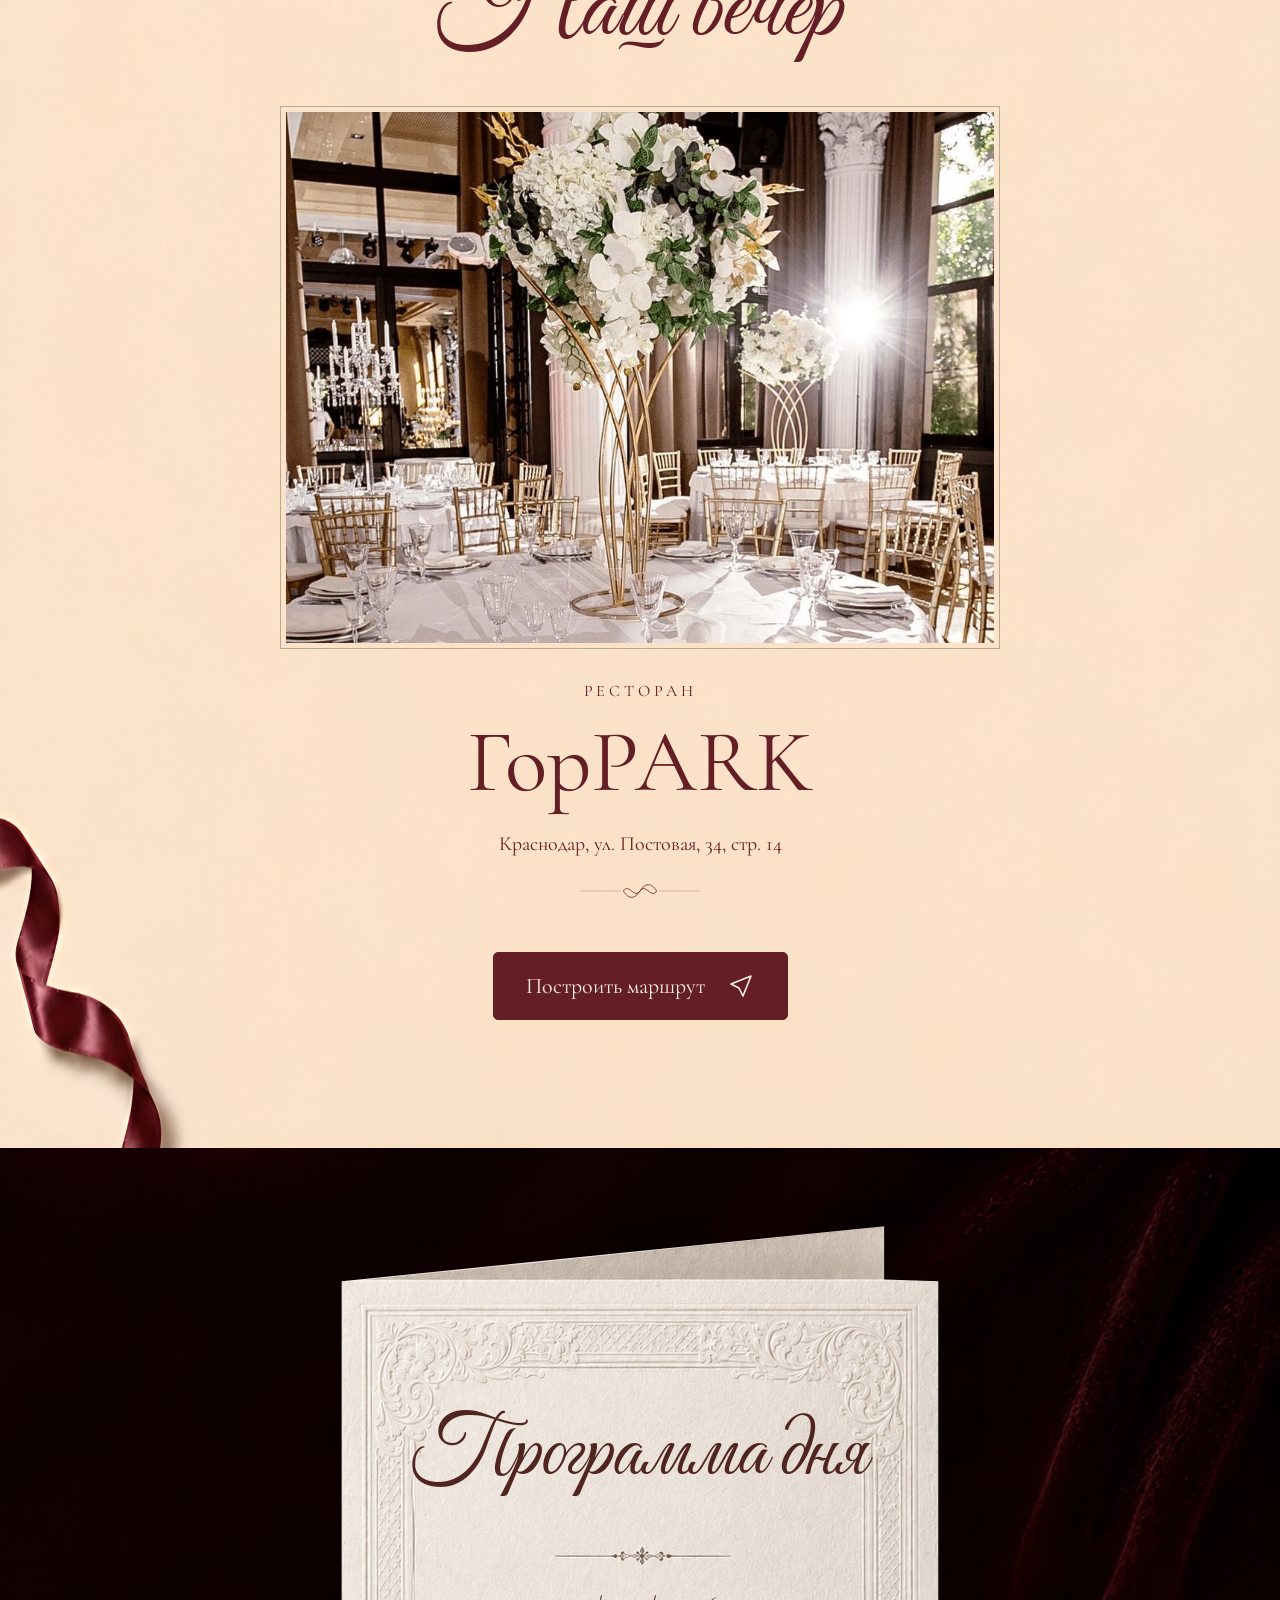
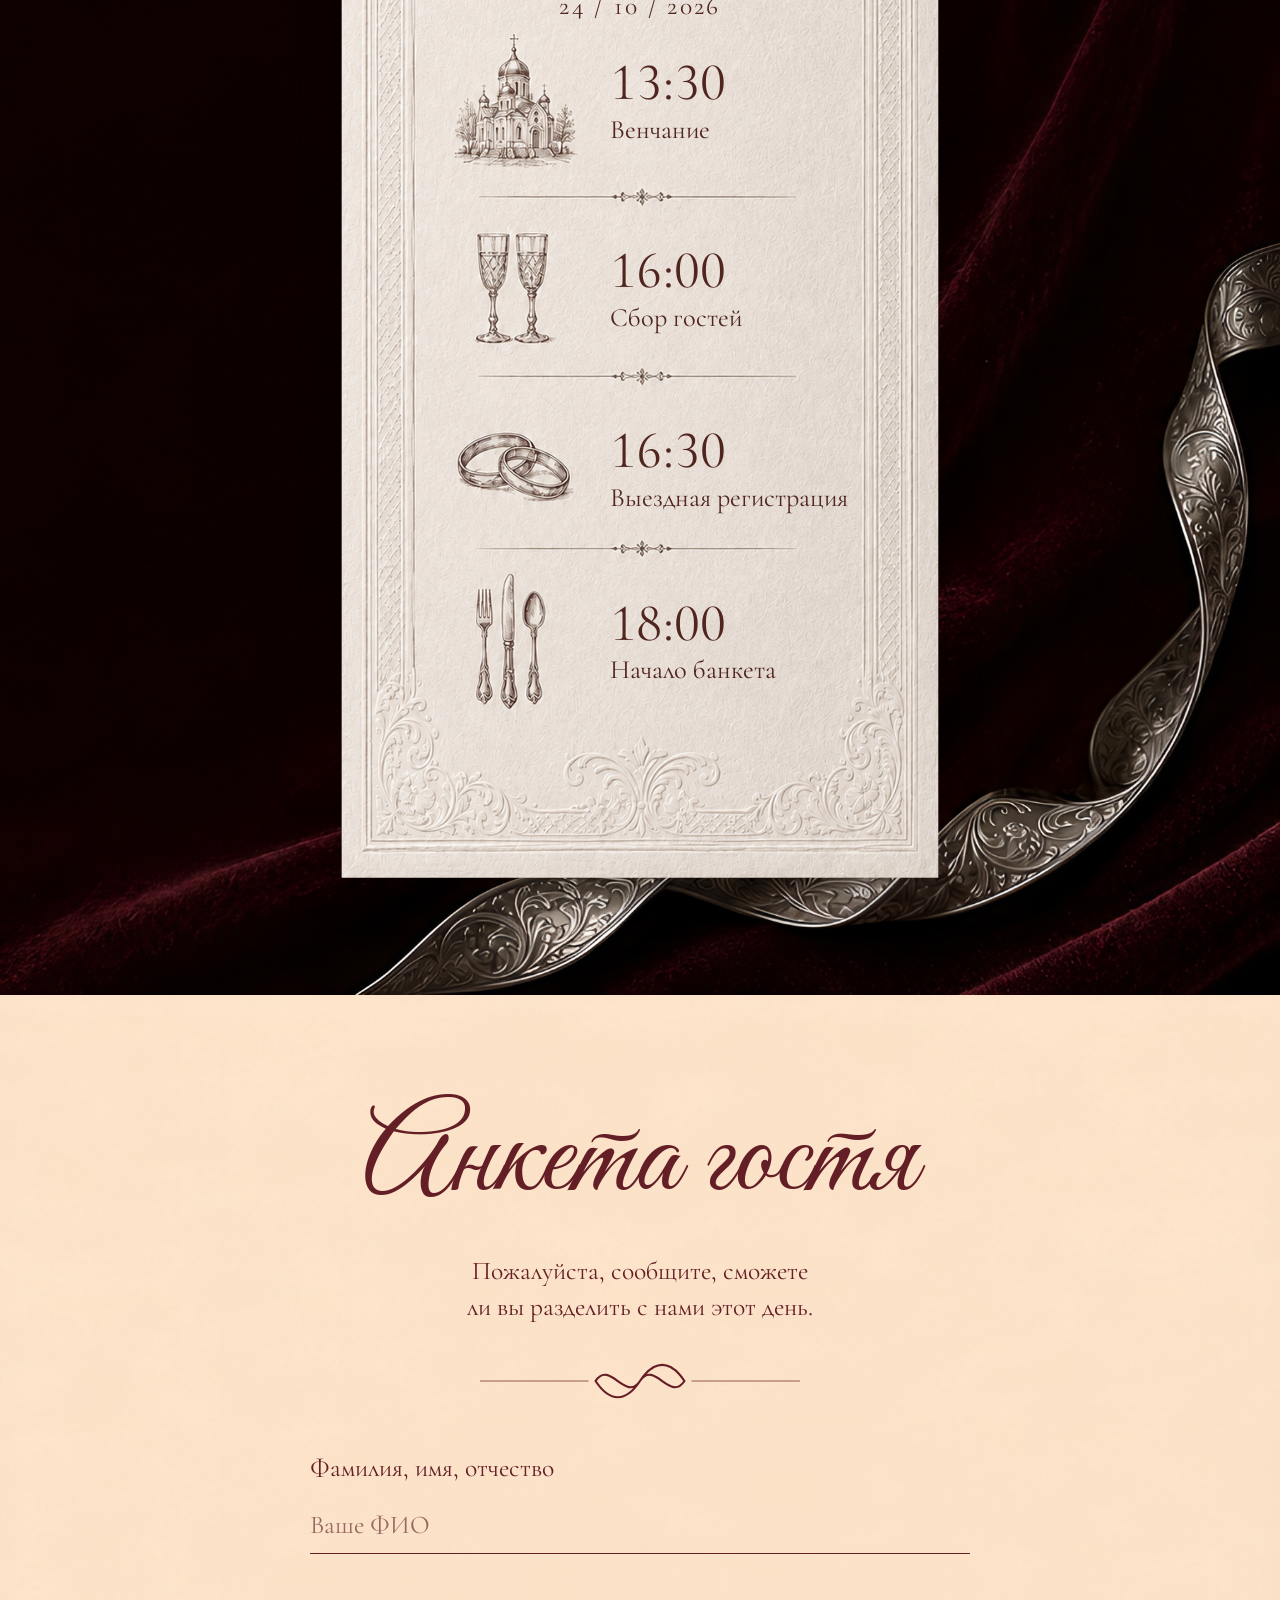
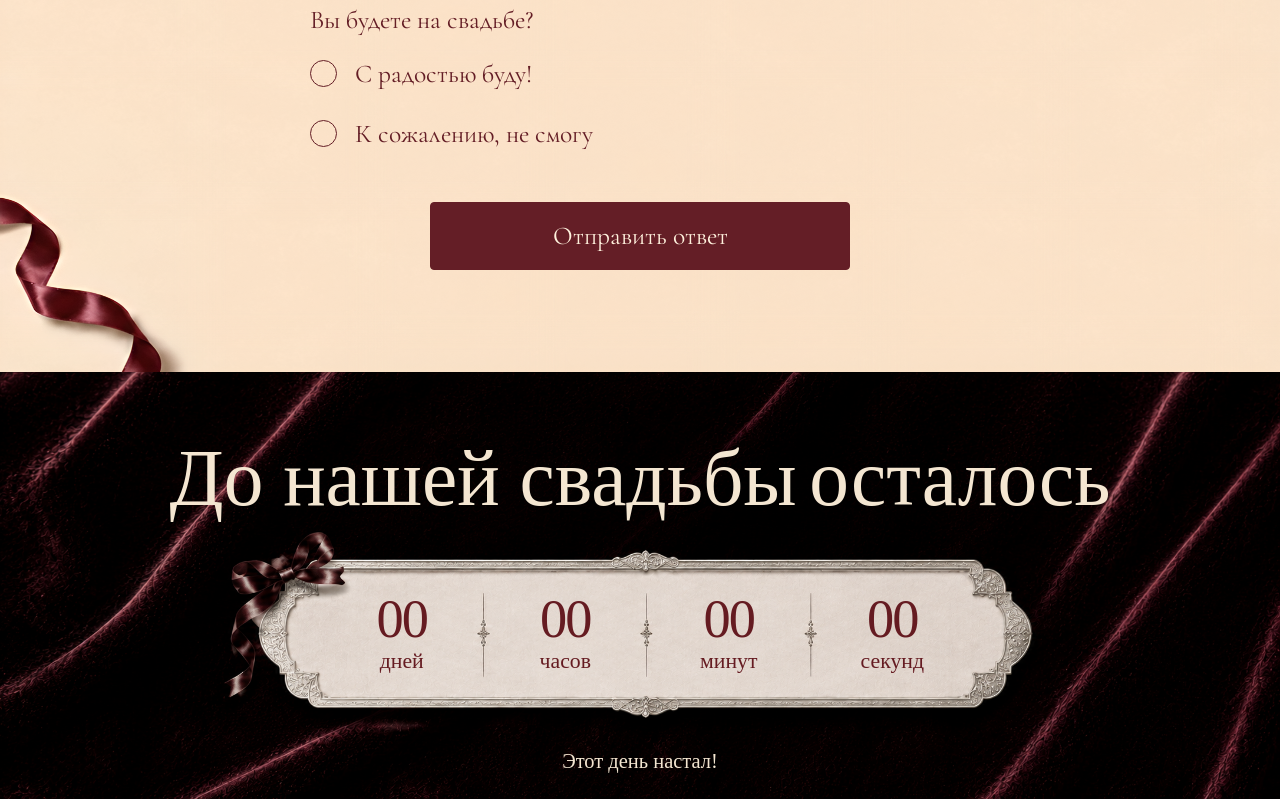
==== commit 3eb7beba: "Add wedding invitation" ====
--- a/index.html
+++ b/index.html
@@ -12,7 +12,8 @@
 		<link rel="stylesheet" href="./css/Hero.css" />
 		<link rel="stylesheet" href="./css/story.css" />
 		<link rel="stylesheet" href="./css/timing.css" />
-		<link rel="stylesheet" href="./css/rsvp.css">
+		<link rel="stylesheet" href="./css/rsvp.css" />
+		<link rel="stylesheet" href="./css/countdown.css" />
 	</head>
 	<body>
 		<main>
@@ -187,7 +188,7 @@
 					</ol>
 				</div>
 			</section>
-	
+
 			<section
 				class="w-rsvp"
 				aria-labelledby="wedding-rsvp-title"
@@ -267,6 +268,109 @@
 					</form>
 				</div>
 			</section>
+			<!-- Между «Программой дня» и «Анкетой гостя», внутри вашего <main>. -->
+			<section
+				class="w-countdown"
+				aria-labelledby="wedding-countdown-title"
+				data-wedding-countdown-section
+				data-deadline="2026-10-24T18:00:00+03:00"
+			>
+				<div class="w-countdown__scene">
+					<picture class="w-countdown__art" aria-hidden="true">
+						<source
+							media="(min-width: 640px)"
+							srcset="./images/countdown-desktop.png"
+							width="2172"
+							height="724"
+						/>
+						<img
+							src="./images/countdown-mobile.png"
+							width="1254"
+							height="1254"
+							alt=""
+							loading="lazy"
+							decoding="async"
+						/>
+					</picture>
+
+					<h2
+						class="w-countdown__title"
+						id="wedding-countdown-title"
+						data-countdown-reveal
+					>
+						<span>До нашей свадьбы</span> <span>осталось</span>
+					</h2>
+
+					<div
+						class="w-countdown__timer"
+						role="timer"
+						aria-live="off"
+						aria-label="Обратный отсчёт до свадьбы"
+						data-countdown-timer
+					>
+						<div
+							class="w-countdown__unit"
+							aria-hidden="true"
+							data-countdown-reveal
+						>
+							<span class="w-countdown__number" data-countdown-value="days"
+								>—</span
+							>
+							<span class="w-countdown__label" data-countdown-label="days"
+								>дней</span
+							>
+						</div>
+						<div
+							class="w-countdown__unit"
+							aria-hidden="true"
+							data-countdown-reveal
+						>
+							<span class="w-countdown__number" data-countdown-value="hours"
+								>—</span
+							>
+							<span class="w-countdown__label" data-countdown-label="hours"
+								>часов</span
+							>
+						</div>
+						<div
+							class="w-countdown__unit"
+							aria-hidden="true"
+							data-countdown-reveal
+						>
+							<span class="w-countdown__number" data-countdown-value="minutes"
+								>—</span
+							>
+							<span class="w-countdown__label" data-countdown-label="minutes"
+								>минут</span
+							>
+						</div>
+						<div
+							class="w-countdown__unit"
+							aria-hidden="true"
+							data-countdown-reveal
+						>
+							<span class="w-countdown__number" data-countdown-value="seconds"
+								>—</span
+							>
+							<span class="w-countdown__label" data-countdown-label="seconds"
+								>секунд</span
+							>
+						</div>
+					</div>
+					<p
+						class="w-countdown__status"
+						role="status"
+						aria-live="polite"
+						data-countdown-status
+					></p>
+				</div>
+				<noscript>
+					<p class="w-countdown__notice">
+						Ждём вас 24 октября 2026 года. Начало банкета — в 18:00 по
+						Краснодару.
+					</p>
+				</noscript>
+			</section>
 		</main>
 		<script src="./js/index.js" defer></script>
 	</body>
--- a/css/style.css
+++ b/css/style.css
@@ -1,4 +1,6 @@
 /* MOBILE FIRST: основные правила для телефона, desktop — в конце. */
+
+
 * {
 	box-sizing: border-box;
 }
@@ -8,3 +10,5 @@
 	color: #f1e7d7;
 	user-select: none;
 }
+
+
--- a/css/Hero.css
+++ b/css/Hero.css
@@ -7,7 +7,7 @@
 	min-height: 100svh;
 	padding-block: 20px 64px;
 	overflow: hidden;
-	background: #180608 url("../images/velvet-mobile.webp") center / cover
+	background: #180608 url("../images/velvet-mobile.jpg") center / cover
 		no-repeat;
 }
 
--- a/css/countdown.css
+++ b/css/countdown.css
@@ -0,0 +1,227 @@
+@font-face {
+  font-family: "Wedding Countdown Script";
+  src: url("fonts/GreatVibes-Regular.woff") format("woff");
+  font-style: normal;
+  font-weight: 400;
+  font-display: swap;
+}
+
+@font-face {
+  font-family: "Wedding Countdown Serif";
+  src: url("fonts/CormorantGaramond-Regular.woff") format("woff");
+  font-style: normal;
+  font-weight: 400;
+  font-display: swap;
+}
+
+/* Все правила ограничены новой секцией. Подключите после основных стилей. */
+.w-countdown,
+.w-countdown * {
+  box-sizing: border-box;
+}
+
+.w-countdown {
+  --countdown-cream: #f4e6d1;
+  --countdown-wine: #651b21;
+  --countdown-duration: 1000ms;
+  position: relative;
+  isolation: isolate;
+  width: 100%;
+  margin: 0;
+  padding: 0;
+  background: #160306;
+  color: var(--countdown-cream);
+  font: 400 1rem/1.3 "Wedding Countdown Serif", Georgia, serif;
+  text-align: center;
+}
+
+.w-countdown .w-countdown__scene {
+  position: relative;
+  width: 100%;
+  max-width: 1800px;
+  aspect-ratio: 1;
+  margin: 0 auto;
+  padding: 0;
+}
+
+.w-countdown .w-countdown__art {
+  position: absolute;
+  inset: 0;
+  display: block;
+  width: 100%;
+  height: 100%;
+  pointer-events: none;
+  user-select: none;
+}
+
+.w-countdown .w-countdown__art img {
+  display: block;
+  width: 100%;
+  max-width: none;
+  height: 100%;
+  margin: 0;
+  padding: 0;
+  border: 0;
+  border-radius: 0;
+  object-fit: fill;
+}
+
+.w-countdown .w-countdown__title {
+  position: absolute;
+  top: 12%;
+  left: 5%;
+  display: flex;
+  flex-direction: column;
+  justify-content: center;
+  width: 90%;
+  height: 22%;
+  margin: 0;
+  padding: 0;
+  color: var(--countdown-cream);
+  font: 400 clamp(2.125rem, 10.6vw, 4.25rem)/1.05 "Wedding Countdown Script", cursive;
+  letter-spacing: 0;
+  text-transform: none;
+}
+
+.w-countdown .w-countdown__title span {
+  display: block;
+  white-space: nowrap;
+}
+
+.w-countdown .w-countdown__timer {
+  position: absolute;
+  top: 51.6%;
+  left: 16.27%;
+  display: grid;
+  grid-template-columns: repeat(4, minmax(0, 1fr));
+  align-items: start;
+  width: 70.65%;
+  margin: 0;
+  padding: 0;
+  color: var(--countdown-wine);
+}
+
+.w-countdown .w-countdown__unit {
+  display: flex;
+  flex-direction: column;
+  align-items: center;
+  min-width: 0;
+  margin: 0;
+  padding: 0 2px;
+}
+
+.w-countdown .w-countdown__number {
+  display: block;
+  margin: 0;
+  padding: 0;
+  color: inherit;
+  font: 400 clamp(2.4rem, 12vw, 4.75rem)/1 "Wedding Countdown Serif", Georgia, serif;
+  font-variant-numeric: lining-nums tabular-nums;
+  letter-spacing: -0.035em;
+  white-space: nowrap;
+}
+
+.w-countdown .w-countdown__label {
+  display: block;
+  margin: 3px 0 0;
+  padding: 0;
+  color: inherit;
+  font: 400 clamp(0.875rem, 4.2vw, 1.625rem)/1.1 "Wedding Countdown Serif", Georgia, serif;
+  letter-spacing: 0;
+  white-space: nowrap;
+}
+
+.w-countdown .w-countdown__status {
+  position: absolute;
+  right: 6%;
+  bottom: 6%;
+  left: 6%;
+  margin: 0;
+  padding: 0;
+  color: var(--countdown-cream);
+  font: 400 clamp(1rem, 3.8vw, 1.5rem)/1.2 "Wedding Countdown Serif", Georgia, serif;
+}
+
+.w-countdown .w-countdown__status:empty {
+  display: none;
+}
+
+.w-countdown .w-countdown__notice {
+  max-width: 38rem;
+  margin: 0 auto;
+  padding: 0 24px 24px;
+  color: var(--countdown-cream);
+  font: 400 1.125rem/1.4 "Wedding Countdown Serif", Georgia, serif;
+}
+
+/* Содержимое видно по умолчанию, в том числе без JavaScript. */
+.w-countdown.wc-motion-ready .w-countdown__art {
+  opacity: 0;
+  transition: opacity var(--countdown-duration) ease;
+}
+
+.w-countdown.wc-motion-ready [data-countdown-reveal] {
+  opacity: 0;
+  transform: translateY(10px);
+  transition:
+    opacity 900ms ease var(--countdown-delay, 180ms),
+    transform 900ms cubic-bezier(0.2, 0.65, 0.3, 1) var(--countdown-delay, 180ms);
+}
+
+.w-countdown.wc-visible .w-countdown__art,
+.w-countdown.wc-visible [data-countdown-reveal] {
+  opacity: 1;
+  transform: none;
+}
+
+@media screen and (min-width: 640px) {
+  .w-countdown .w-countdown__scene {
+    aspect-ratio: 3 / 1;
+  }
+
+  .w-countdown .w-countdown__title {
+    top: 13%;
+    left: 8%;
+    flex-direction: row;
+    align-items: center;
+    column-gap: 0.16em;
+    width: 84%;
+    height: 24%;
+    font-size: clamp(2.4rem, 6.2vw, 6.975rem);
+    line-height: 1.1;
+    white-space: nowrap;
+  }
+
+  .w-countdown .w-countdown__title span {
+    display: inline;
+  }
+
+  .w-countdown .w-countdown__timer {
+    top: 51.5%;
+    left: 25%;
+    width: 51.1%;
+  }
+
+  .w-countdown .w-countdown__number {
+    font-size: clamp(1.9rem, 4.25vw, 4.78125rem);
+  }
+
+  .w-countdown .w-countdown__label {
+    margin-top: 4px;
+    font-size: clamp(0.875rem, 1.7vw, 1.9125rem);
+  }
+
+  .w-countdown .w-countdown__status {
+    bottom: 6%;
+    font-size: clamp(1rem, 1.6vw, 1.5rem);
+  }
+}
+
+@media (prefers-reduced-motion: reduce) {
+  .w-countdown.wc-motion-ready .w-countdown__art,
+  .w-countdown.wc-motion-ready [data-countdown-reveal] {
+    opacity: 1;
+    transform: none;
+    transition: none;
+  }
+}
